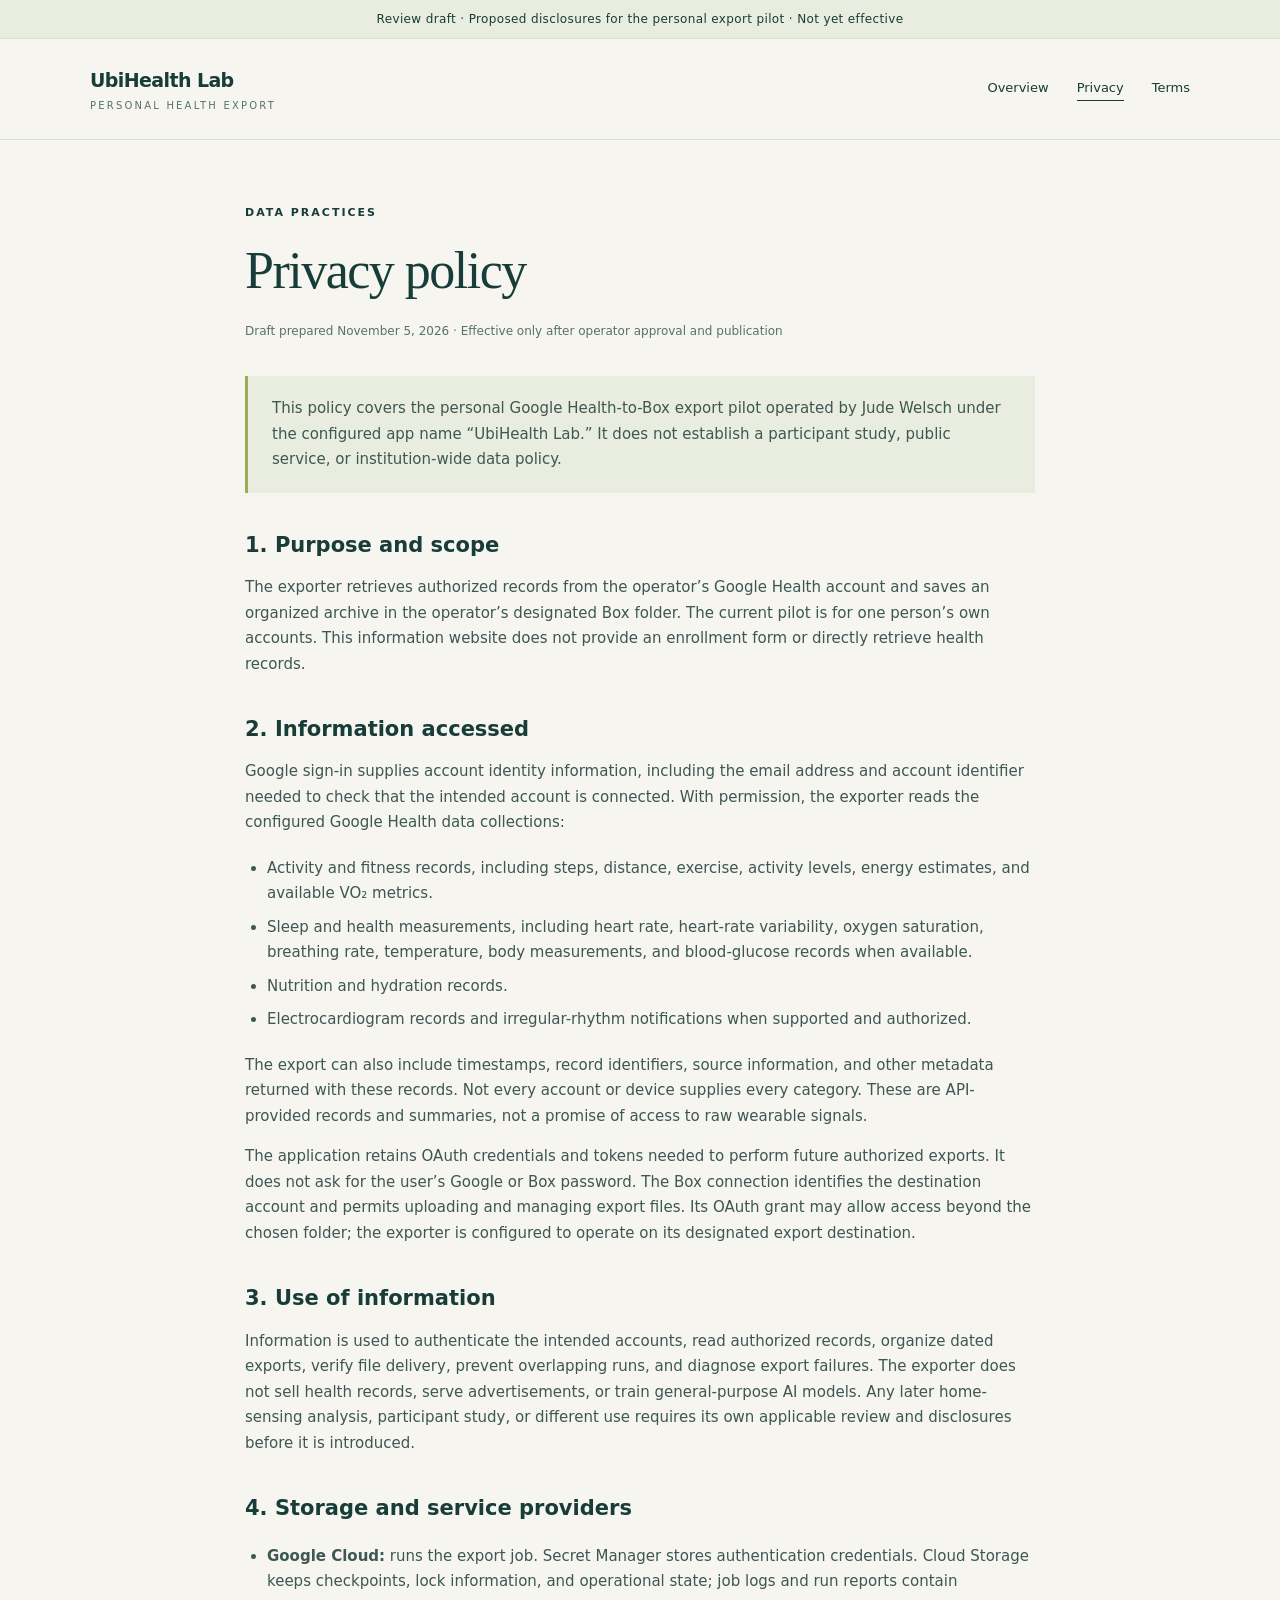
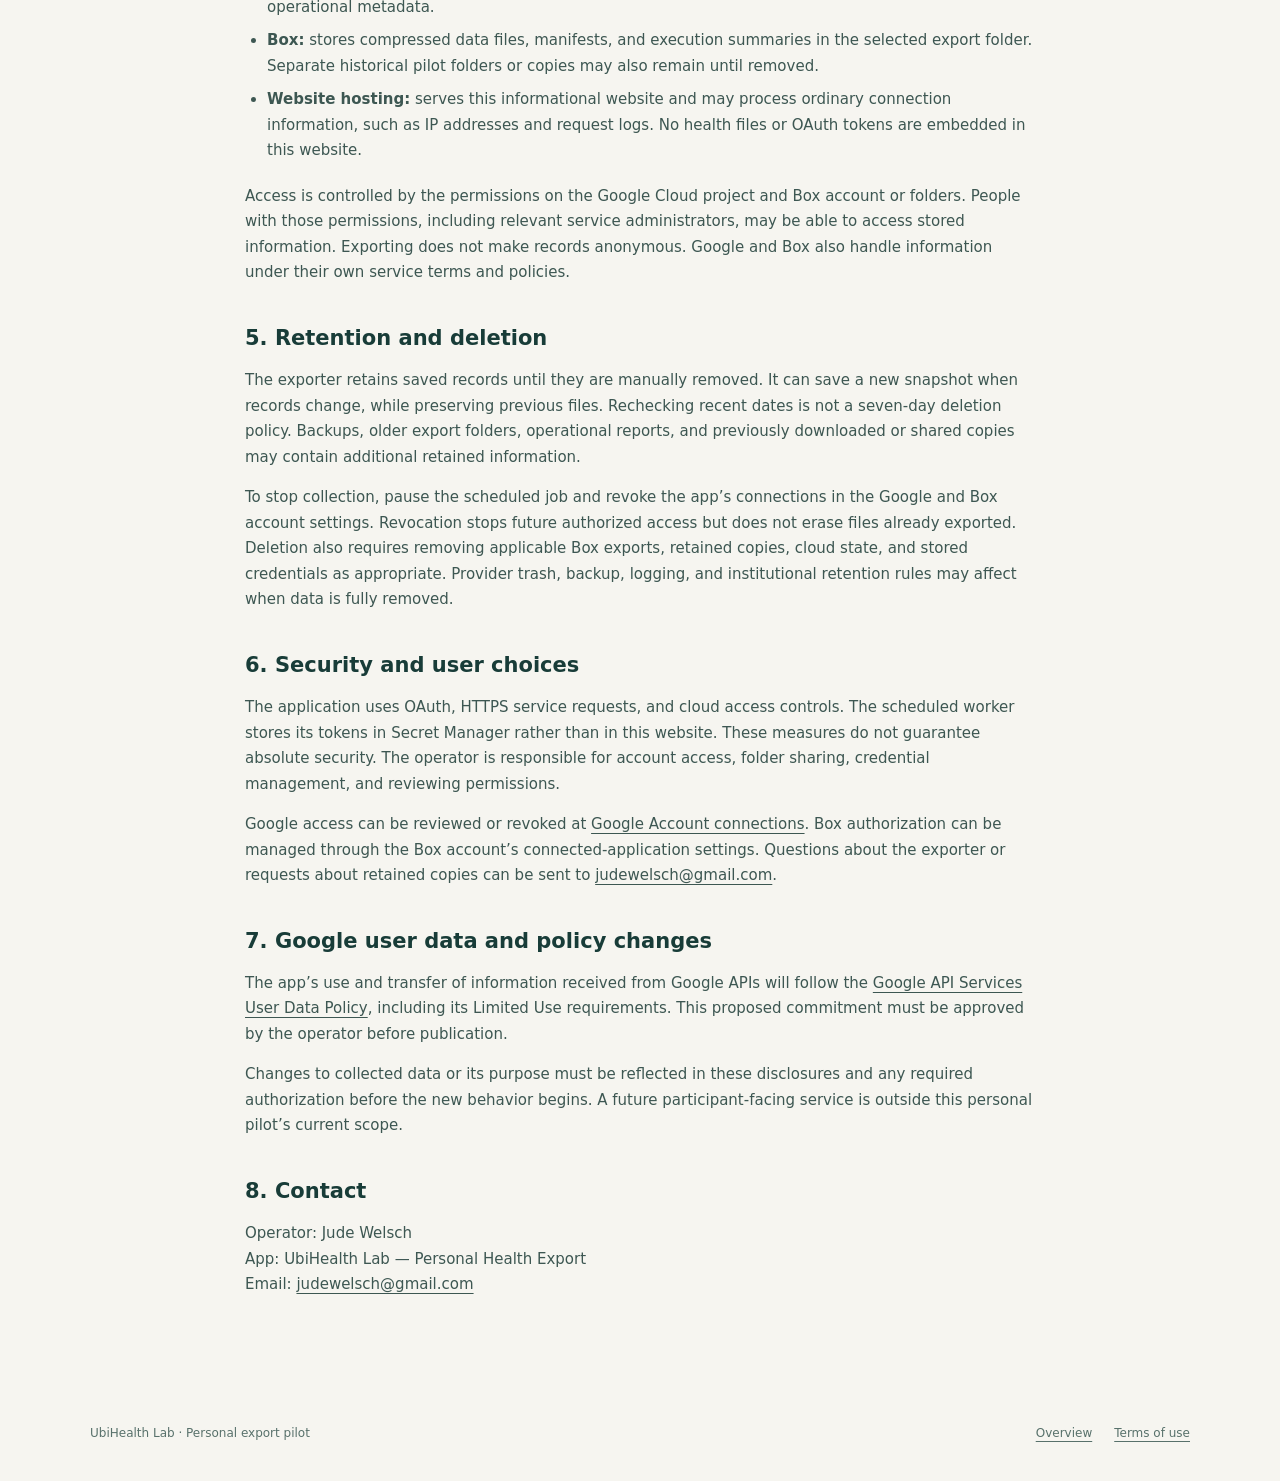
==== privacy/index.html @ dc78253b "Add approved personal export information website" ====
<!doctype html>
<html lang="en"><head><meta charset="utf-8"><meta name="viewport" content="width=device-width,initial-scale=1"><meta name="robots" content="noindex,nofollow"><meta name="description" content="Proposed privacy policy for the UbiHealth Lab personal Google Health to Box exporter."><title>Privacy Policy | UbiHealth Lab</title><link rel="stylesheet" href="../style.css"></head><body><a class="skip" href="#main">Skip to content</a><div class="review">Review draft · Proposed disclosures for the personal export pilot · Not yet effective</div><header><div class="wrap nav"><a class="brand" href="../">UbiHealth Lab<span>Personal Health Export</span></a><nav aria-label="Main navigation"><a href="../">Overview</a><a href="../privacy/" aria-current="page">Privacy</a><a href="../terms/">Terms</a></nav></div></header>
<main id="main" class="wrap document"><div class="eyebrow">Data practices</div><h1>Privacy policy</h1><p class="meta">Draft prepared November 5, 2026 · Effective only after operator approval and publication</p><p class="note">This policy covers the personal Google Health-to-Box export pilot operated by Jude Welsch under the configured app name “UbiHealth Lab.” It does not establish a participant study, public service, or institution-wide data policy.</p>
<h2>1. Purpose and scope</h2><p>The exporter retrieves authorized records from the operator’s Google Health account and saves an organized archive in the operator’s designated Box folder. The current pilot is for one person’s own accounts. This information website does not provide an enrollment form or directly retrieve health records.</p>
<h2>2. Information accessed</h2><p>Google sign-in supplies account identity information, including the email address and account identifier needed to check that the intended account is connected. With permission, the exporter reads the configured Google Health data collections:</p><ul><li>Activity and fitness records, including steps, distance, exercise, activity levels, energy estimates, and available VO₂ metrics.</li><li>Sleep and health measurements, including heart rate, heart-rate variability, oxygen saturation, breathing rate, temperature, body measurements, and blood-glucose records when available.</li><li>Nutrition and hydration records.</li><li>Electrocardiogram records and irregular-rhythm notifications when supported and authorized.</li></ul><p>The export can also include timestamps, record identifiers, source information, and other metadata returned with these records. Not every account or device supplies every category. These are API-provided records and summaries, not a promise of access to raw wearable signals.</p><p>The application retains OAuth credentials and tokens needed to perform future authorized exports. It does not ask for the user’s Google or Box password. The Box connection identifies the destination account and permits uploading and managing export files. Its OAuth grant may allow access beyond the chosen folder; the exporter is configured to operate on its designated export destination.</p>
<h2>3. Use of information</h2><p>Information is used to authenticate the intended accounts, read authorized records, organize dated exports, verify file delivery, prevent overlapping runs, and diagnose export failures. The exporter does not sell health records, serve advertisements, or train general-purpose AI models. Any later home-sensing analysis, participant study, or different use requires its own applicable review and disclosures before it is introduced.</p>
<h2>4. Storage and service providers</h2><ul><li><strong>Google Cloud:</strong> runs the export job. Secret Manager stores authentication credentials. Cloud Storage keeps checkpoints, lock information, and operational state; job logs and run reports contain operational metadata.</li><li><strong>Box:</strong> stores compressed data files, manifests, and execution summaries in the selected export folder. Separate historical pilot folders or copies may also remain until removed.</li><li><strong>Website hosting:</strong> serves this informational website and may process ordinary connection information, such as IP addresses and request logs. No health files or OAuth tokens are embedded in this website.</li></ul><p>Access is controlled by the permissions on the Google Cloud project and Box account or folders. People with those permissions, including relevant service administrators, may be able to access stored information. Exporting does not make records anonymous. Google and Box also handle information under their own service terms and policies.</p>
<h2>5. Retention and deletion</h2><p>The exporter retains saved records until they are manually removed. It can save a new snapshot when records change, while preserving previous files. Rechecking recent dates is not a seven-day deletion policy. Backups, older export folders, operational reports, and previously downloaded or shared copies may contain additional retained information.</p><p>To stop collection, pause the scheduled job and revoke the app’s connections in the Google and Box account settings. Revocation stops future authorized access but does not erase files already exported. Deletion also requires removing applicable Box exports, retained copies, cloud state, and stored credentials as appropriate. Provider trash, backup, logging, and institutional retention rules may affect when data is fully removed.</p>
<h2>6. Security and user choices</h2><p>The application uses OAuth, HTTPS service requests, and cloud access controls. The scheduled worker stores its tokens in Secret Manager rather than in this website. These measures do not guarantee absolute security. The operator is responsible for account access, folder sharing, credential management, and reviewing permissions.</p><p>Google access can be reviewed or revoked at <a href="https://myaccount.google.com/connections">Google Account connections</a>. Box authorization can be managed through the Box account’s connected-application settings. Questions about the exporter or requests about retained copies can be sent to <a href="mailto:judewelsch@gmail.com">judewelsch@gmail.com</a>.</p>
<h2>7. Google user data and policy changes</h2><p>The app’s use and transfer of information received from Google APIs will follow the <a href="https://developers.google.com/terms/api-services-user-data-policy">Google API Services User Data Policy</a>, including its Limited Use requirements. This proposed commitment must be approved by the operator before publication.</p><p>Changes to collected data or its purpose must be reflected in these disclosures and any required authorization before the new behavior begins. A future participant-facing service is outside this personal pilot’s current scope.</p>
<h2>8. Contact</h2><p>Operator: Jude Welsch<br>App: UbiHealth Lab — Personal Health Export<br>Email: <a href="mailto:judewelsch@gmail.com">judewelsch@gmail.com</a></p></main><footer class="wrap footer"><p>UbiHealth Lab · Personal export pilot</p><div class="footer-links"><a href="../">Overview</a><a href="../terms/">Terms of use</a></div></footer></body></html>
---- style.css ----
:root{--paper:#f6f5f0;--ink:#183c38;--muted:#58716b;--line:#d9e0d8;--accent:#dce8a5;--white:#fff;--serif:Georgia,'Times New Roman',serif;--sans:system-ui,-apple-system,BlinkMacSystemFont,'Segoe UI',sans-serif}*{box-sizing:border-box}html{scroll-behavior:smooth}body{margin:0;background:var(--paper);color:var(--ink);font-family:var(--sans);line-height:1.7}a{color:inherit;text-underline-offset:4px}a:hover{color:#48651b}a:focus-visible{outline:3px solid #7f952b;outline-offset:5px}.wrap{width:min(1100px,calc(100% - 48px));margin:auto}.review{background:#e9eddf;border-bottom:1px solid var(--line);font-size:12px;letter-spacing:.03em;padding:9px 24px;text-align:center}.skip{position:absolute;left:-9999px}.skip:focus{left:12px;top:12px;background:white;padding:10px;z-index:2}header{border-bottom:1px solid var(--line)}.nav{display:flex;justify-content:space-between;align-items:center;gap:28px;padding:25px 0}.brand{text-decoration:none;font-weight:650;font-size:19px;letter-spacing:-.6px}.brand span{display:block;font-size:10px;letter-spacing:2.2px;font-weight:500;text-transform:uppercase;color:var(--muted)}nav{display:flex;gap:28px;font-size:13px}nav a{text-decoration:none}nav [aria-current=page]{border-bottom:1px solid var(--ink)}.hero{padding:86px 0 72px;display:grid;grid-template-columns:1.35fr 1fr;gap:80px;align-items:center}.eyebrow{text-transform:uppercase;font-size:11px;letter-spacing:2px;font-weight:650}.hero h1{font-family:var(--serif);font-size:clamp(44px,5.5vw,72px);font-weight:400;line-height:1.05;letter-spacing:-2px;margin:22px 0 28px}.lead{font-size:18px;line-height:1.7;color:var(--muted);max-width:590px}.button{display:inline-block;background:var(--ink);color:white;text-decoration:none;padding:12px 22px;border-radius:4px;font-size:13px;margin-top:20px}.button:hover{background:#2b544d;color:#fff}.flow{border:1px solid var(--line);padding:30px;border-radius:8px;background:#fbfcf7}.flow .label{margin-bottom:25px}.flow-step{padding:22px 0;border-top:1px solid var(--line)}.flow-step:last-child{padding-bottom:0}.step-number{font-family:var(--serif);font-style:italic;color:var(--muted);margin-right:15px}.flow h2{display:inline;font-size:18px;font-weight:550}.flow p{font-size:13px;color:var(--muted);margin:7px 0 0 36px}.strip{background:var(--ink);color:#f5f7ec;border-radius:7px;display:flex;gap:28px;padding:24px 30px;font-size:14px}.strip strong{white-space:nowrap;color:var(--accent)}.section{padding:68px 0;border-bottom:1px solid var(--line)}.section h2,.document h1{font-family:var(--serif);font-size:36px;font-weight:400;line-height:1.2;margin:0 0 24px}.rows{display:grid;grid-template-columns:1fr 1.7fr;gap:40px}.rows p{margin:0;color:var(--muted)}.data-list{list-style:none;padding:0;margin:0}.data-list li{padding:15px 0;border-bottom:1px solid var(--line);font-size:15px}.data-list li:first-child{padding-top:0}.data-list li:last-child{border:0}.data-list span{display:block;font-size:13px;color:var(--muted)}.document{max-width:790px;padding:64px 0 80px}.document h1{font-size:52px;letter-spacing:-1.5px;margin:18px 0}.document h2{font-size:21px;margin:38px 0 12px;line-height:1.4;font-weight:600}.document p,.document li{color:#3d5752;font-size:15px}.document .meta{font-size:12px;color:var(--muted);margin-bottom:35px}.document ul,.document ol{padding-left:22px}.document li{padding:4px 0}.note{background:#e9eddf;padding:20px 24px;border-left:3px solid #9bad54}.contact{font-family:var(--serif);font-size:30px;letter-spacing:-.5px}.footer{padding:30px 0 38px;display:flex;justify-content:space-between;gap:25px;font-size:12px;color:var(--muted)}.footer p{margin:0}.footer-links{display:flex;gap:22px}@media(max-width:760px){.wrap{width:calc(100% - 36px)}.nav{align-items:flex-start;gap:20px}.brand{font-size:17px}nav{gap:16px;font-size:12px}.hero{padding:50px 0;grid-template-columns:1fr;gap:35px}.hero h1{letter-spacing:-1.5px}.lead{font-size:16px}.strip{display:block;padding:22px}.strip strong{display:block;margin-bottom:6px}.rows{grid-template-columns:1fr;gap:22px}.section{padding:44px 0}.document{padding:42px 0 60px}.document h1{font-size:42px}.footer{flex-direction:column}.review{font-size:11px}}@media(prefers-reduced-motion:reduce){html{scroll-behavior:auto}}
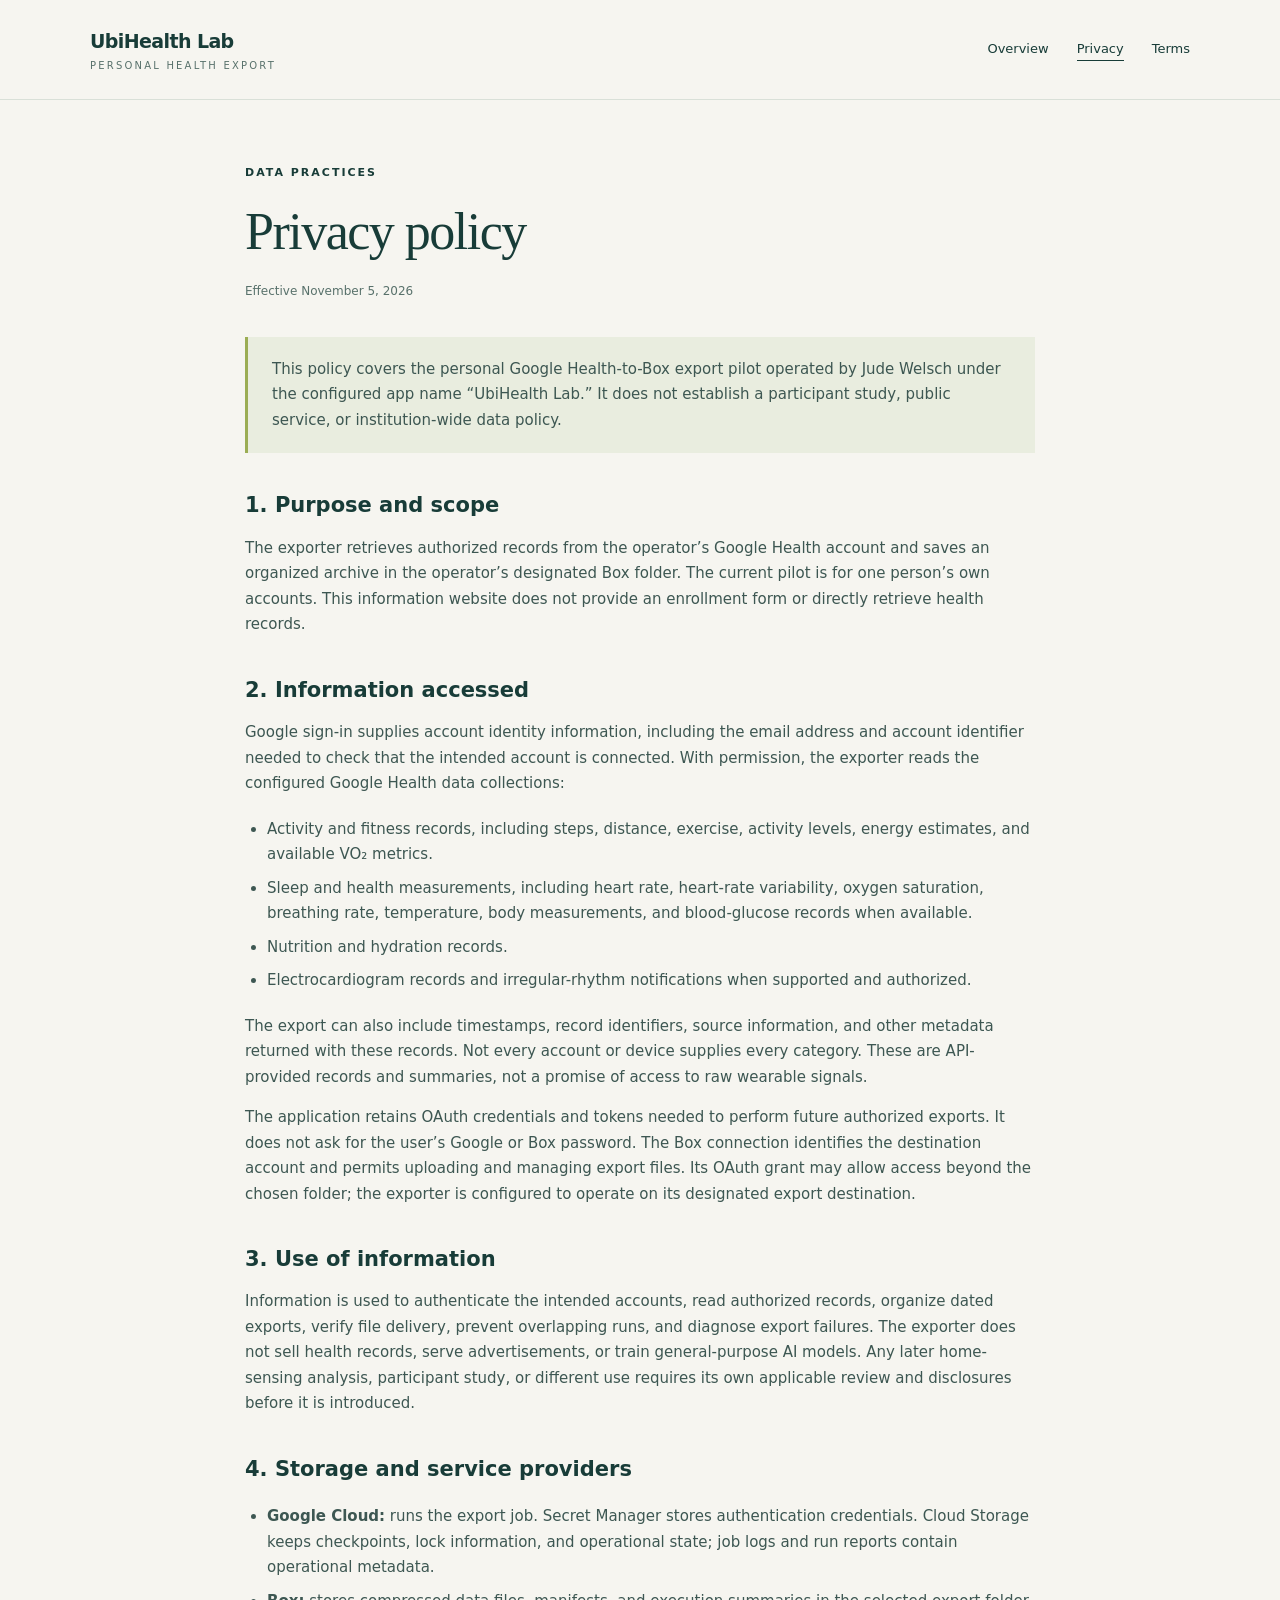
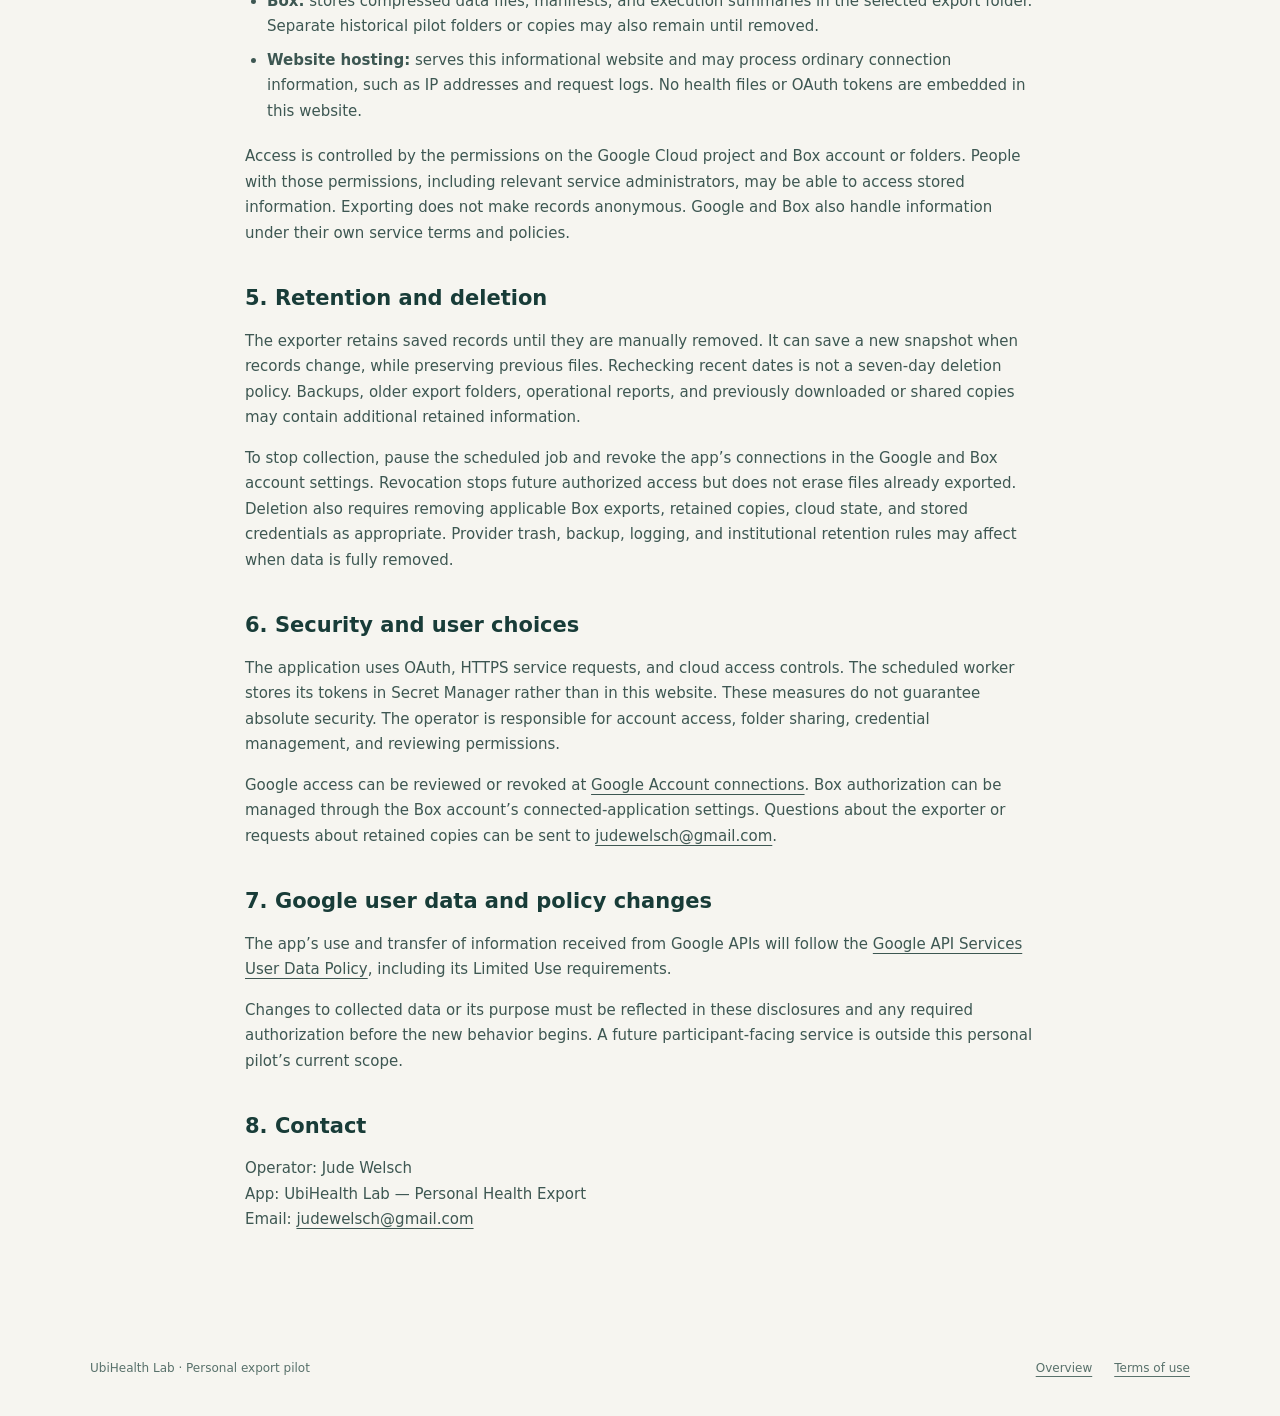
==== commit 326664c4: "Finalize approved personal export privacy policy and terms" ====
--- a/privacy/index.html
+++ b/privacy/index.html
@@ -1,11 +1,11 @@
 <!doctype html>
-<html lang="en"><head><meta charset="utf-8"><meta name="viewport" content="width=device-width,initial-scale=1"><meta name="robots" content="noindex,nofollow"><meta name="description" content="Proposed privacy policy for the UbiHealth Lab personal Google Health to Box exporter."><title>Privacy Policy | UbiHealth Lab</title><link rel="stylesheet" href="../style.css"></head><body><a class="skip" href="#main">Skip to content</a><div class="review">Review draft · Proposed disclosures for the personal export pilot · Not yet effective</div><header><div class="wrap nav"><a class="brand" href="../">UbiHealth Lab<span>Personal Health Export</span></a><nav aria-label="Main navigation"><a href="../">Overview</a><a href="../privacy/" aria-current="page">Privacy</a><a href="../terms/">Terms</a></nav></div></header>
-<main id="main" class="wrap document"><div class="eyebrow">Data practices</div><h1>Privacy policy</h1><p class="meta">Draft prepared November 5, 2026 · Effective only after operator approval and publication</p><p class="note">This policy covers the personal Google Health-to-Box export pilot operated by Jude Welsch under the configured app name “UbiHealth Lab.” It does not establish a participant study, public service, or institution-wide data policy.</p>
+<html lang="en"><head><meta charset="utf-8"><meta name="viewport" content="width=device-width,initial-scale=1"><meta name="robots" content="noindex,nofollow"><meta name="description" content="Privacy policy for the UbiHealth Lab personal Google Health to Box exporter."><title>Privacy Policy | UbiHealth Lab</title><link rel="stylesheet" href="../style.css"></head><body><a class="skip" href="#main">Skip to content</a><header><div class="wrap nav"><a class="brand" href="../">UbiHealth Lab<span>Personal Health Export</span></a><nav aria-label="Main navigation"><a href="../">Overview</a><a href="../privacy/" aria-current="page">Privacy</a><a href="../terms/">Terms</a></nav></div></header>
+<main id="main" class="wrap document"><div class="eyebrow">Data practices</div><h1>Privacy policy</h1><p class="meta">Effective November 5, 2026</p><p class="note">This policy covers the personal Google Health-to-Box export pilot operated by Jude Welsch under the configured app name “UbiHealth Lab.” It does not establish a participant study, public service, or institution-wide data policy.</p>
 <h2>1. Purpose and scope</h2><p>The exporter retrieves authorized records from the operator’s Google Health account and saves an organized archive in the operator’s designated Box folder. The current pilot is for one person’s own accounts. This information website does not provide an enrollment form or directly retrieve health records.</p>
 <h2>2. Information accessed</h2><p>Google sign-in supplies account identity information, including the email address and account identifier needed to check that the intended account is connected. With permission, the exporter reads the configured Google Health data collections:</p><ul><li>Activity and fitness records, including steps, distance, exercise, activity levels, energy estimates, and available VO₂ metrics.</li><li>Sleep and health measurements, including heart rate, heart-rate variability, oxygen saturation, breathing rate, temperature, body measurements, and blood-glucose records when available.</li><li>Nutrition and hydration records.</li><li>Electrocardiogram records and irregular-rhythm notifications when supported and authorized.</li></ul><p>The export can also include timestamps, record identifiers, source information, and other metadata returned with these records. Not every account or device supplies every category. These are API-provided records and summaries, not a promise of access to raw wearable signals.</p><p>The application retains OAuth credentials and tokens needed to perform future authorized exports. It does not ask for the user’s Google or Box password. The Box connection identifies the destination account and permits uploading and managing export files. Its OAuth grant may allow access beyond the chosen folder; the exporter is configured to operate on its designated export destination.</p>
 <h2>3. Use of information</h2><p>Information is used to authenticate the intended accounts, read authorized records, organize dated exports, verify file delivery, prevent overlapping runs, and diagnose export failures. The exporter does not sell health records, serve advertisements, or train general-purpose AI models. Any later home-sensing analysis, participant study, or different use requires its own applicable review and disclosures before it is introduced.</p>
 <h2>4. Storage and service providers</h2><ul><li><strong>Google Cloud:</strong> runs the export job. Secret Manager stores authentication credentials. Cloud Storage keeps checkpoints, lock information, and operational state; job logs and run reports contain operational metadata.</li><li><strong>Box:</strong> stores compressed data files, manifests, and execution summaries in the selected export folder. Separate historical pilot folders or copies may also remain until removed.</li><li><strong>Website hosting:</strong> serves this informational website and may process ordinary connection information, such as IP addresses and request logs. No health files or OAuth tokens are embedded in this website.</li></ul><p>Access is controlled by the permissions on the Google Cloud project and Box account or folders. People with those permissions, including relevant service administrators, may be able to access stored information. Exporting does not make records anonymous. Google and Box also handle information under their own service terms and policies.</p>
 <h2>5. Retention and deletion</h2><p>The exporter retains saved records until they are manually removed. It can save a new snapshot when records change, while preserving previous files. Rechecking recent dates is not a seven-day deletion policy. Backups, older export folders, operational reports, and previously downloaded or shared copies may contain additional retained information.</p><p>To stop collection, pause the scheduled job and revoke the app’s connections in the Google and Box account settings. Revocation stops future authorized access but does not erase files already exported. Deletion also requires removing applicable Box exports, retained copies, cloud state, and stored credentials as appropriate. Provider trash, backup, logging, and institutional retention rules may affect when data is fully removed.</p>
 <h2>6. Security and user choices</h2><p>The application uses OAuth, HTTPS service requests, and cloud access controls. The scheduled worker stores its tokens in Secret Manager rather than in this website. These measures do not guarantee absolute security. The operator is responsible for account access, folder sharing, credential management, and reviewing permissions.</p><p>Google access can be reviewed or revoked at <a href="https://myaccount.google.com/connections">Google Account connections</a>. Box authorization can be managed through the Box account’s connected-application settings. Questions about the exporter or requests about retained copies can be sent to <a href="mailto:judewelsch@gmail.com">judewelsch@gmail.com</a>.</p>
-<h2>7. Google user data and policy changes</h2><p>The app’s use and transfer of information received from Google APIs will follow the <a href="https://developers.google.com/terms/api-services-user-data-policy">Google API Services User Data Policy</a>, including its Limited Use requirements. This proposed commitment must be approved by the operator before publication.</p><p>Changes to collected data or its purpose must be reflected in these disclosures and any required authorization before the new behavior begins. A future participant-facing service is outside this personal pilot’s current scope.</p>
+<h2>7. Google user data and policy changes</h2><p>The app’s use and transfer of information received from Google APIs will follow the <a href="https://developers.google.com/terms/api-services-user-data-policy">Google API Services User Data Policy</a>, including its Limited Use requirements.</p><p>Changes to collected data or its purpose must be reflected in these disclosures and any required authorization before the new behavior begins. A future participant-facing service is outside this personal pilot’s current scope.</p>
 <h2>8. Contact</h2><p>Operator: Jude Welsch<br>App: UbiHealth Lab — Personal Health Export<br>Email: <a href="mailto:judewelsch@gmail.com">judewelsch@gmail.com</a></p></main><footer class="wrap footer"><p>UbiHealth Lab · Personal export pilot</p><div class="footer-links"><a href="../">Overview</a><a href="../terms/">Terms of use</a></div></footer></body></html>
